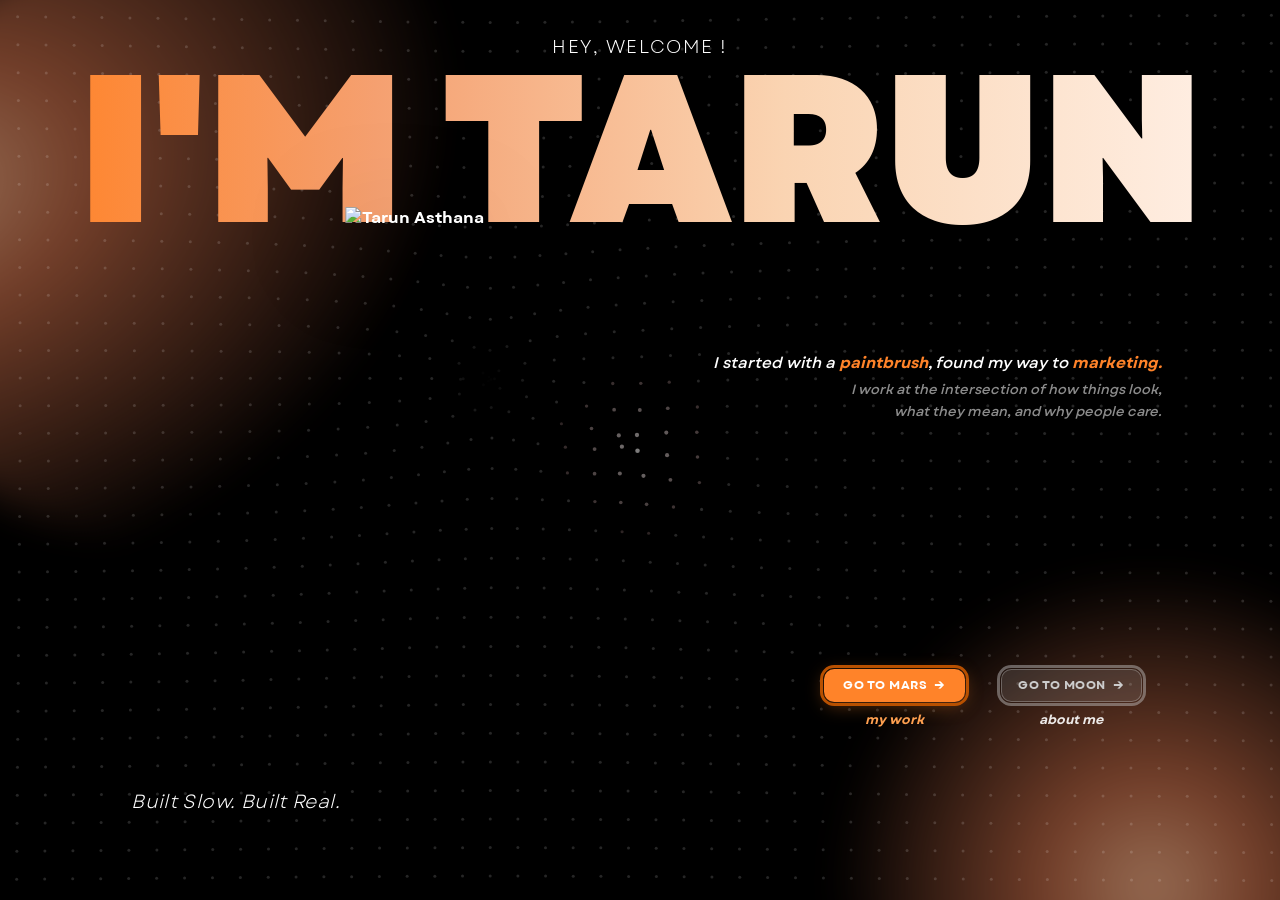
==== index.html @ 62f27d7c "Mars: project window grid layout, phase-grouped actions, real project data - Project window: STAR-fo" ====
<!DOCTYPE html>
<html lang="en">
<head>
  <meta charset="UTF-8" />
  <meta name="viewport" content="width=device-width, initial-scale=1.0" />
  <title>Tarun Asthana</title>
  <style>
    @font-face {
      font-family: 'Garet';
      src: url('assets/Garet-Font/Garet%20Heavy.ttf') format('truetype');
      font-weight: 900;
    }
    @font-face {
      font-family: 'Garet';
      src: url('assets/Garet-Font/Garet%20Bold.ttf') format('truetype');
      font-weight: 700;
    }
    @font-face {
      font-family: 'Garet';
      src: url('assets/Garet-Font/Garet%20Medium.ttf') format('truetype');
      font-weight: 500;
    }
    @font-face {
      font-family: 'Garet';
      src: url('assets/Garet-Font/Garet%20Book.ttf') format('truetype');
      font-weight: 400;
    }
    @font-face {
      font-family: 'Garet';
      src: url('assets/Garet-Font/Garet%20Light.ttf') format('truetype');
      font-weight: 300;
    }
  </style>
  <style>
    *, *::before, *::after { box-sizing: border-box; margin: 0; padding: 0; }

    html, body {
      width: 100%;
      min-height: 100vh;
      background: #000;
      color: #fff;
      font-family: 'Garet', sans-serif;
      font-weight: 700;
      overflow-x: hidden;
    }

    /* ── HERO ── */
    .hero {
      position: relative;
      width: 100vw;
      height: 100vh;
      display: flex;
      flex-direction: column;
      align-items: center;
      justify-content: flex-start;
      padding-top: 4vh;
      gap: 0.1em;
      z-index: 1;
    }

    .welcome {
      font-size: 1.4vw;
      font-weight: 400;
      letter-spacing: 0.08em;
      text-transform: uppercase;
      color: #ffffff;
    }

    .main-title {
      font-size: 15vw; /* overridden by fitTitle() JS */
      font-weight: 800;
      line-height: 1;
      letter-spacing: -0.01em;
      white-space: nowrap;
      padding: 0 3vw;
      margin-top: -0.05em;
      background: linear-gradient(to right, #FF8329 0%, #F5A070 28%, #FAD4B2 62%, #FFF0E6 100%);
      -webkit-background-clip: text;
      -webkit-text-fill-color: transparent;
      background-clip: text;
      position: relative;
    }

    /* Light source 1 — upper left, angled beam */
    .light-left {
      position: fixed;
      top: -10%;
      left: -12%;
      width: 55vw;
      height: 70vh;
      background: radial-gradient(ellipse at 15% 30%, #e8a882 0%, #b06040 20%, transparent 65%);
      opacity: 0.65;
      pointer-events: none;
      border-radius: 50%;
      transform: rotate(-20deg);
      animation: glow-left 6s ease-in-out infinite;
      filter: blur(18px);
    }

    /* Light source 2 — lower right, rounder glow */
    .light-right {
      position: fixed;
      bottom: -15%;
      right: -8%;
      width: 45vw;
      height: 55vh;
      background: radial-gradient(ellipse at 60% 70%, #e8a882 0%, #b06040 22%, transparent 65%);
      opacity: 0.65;
      pointer-events: none;
      border-radius: 50%;
      animation: glow-right 7s ease-in-out infinite;
      filter: blur(22px);
    }

    .bio {
      position: absolute;
      right: calc(3vw + 80px);
      top: calc(38% + 10px);
      text-align: right;
      max-width: 44vw;
    }

    .bio-line1 {
      font-size: 1.2vw;
      font-weight: 500;
      font-style: italic;
      color: #fff;
      line-height: 1.5;
    }

    .bio-line2 {
      font-size: 1.05vw;
      font-weight: 500;
      font-style: italic;
      color: rgba(255, 255, 255, 0.55);
      line-height: 1.6;
      margin-top: 0.3em;
    }

    .accent {
      color: #FF8329;
      font-weight: 700;
    }

    .btn-group {
      position: fixed;
      bottom: calc(8vh + 100px);
      right: calc(3vw + 100px);
      display: flex;
      gap: calc(1rem + 20px);
      align-items: center;
      z-index: 10;
    }

    .btn-wrap {
      display: flex;
      flex-direction: column;
      align-items: center;
      gap: 0;
    }

    .btn {
      display: flex;
      align-items: center;
      justify-content: center;
      width: 11vw;
      height: 2.6vw;
      padding: 0;
      border-radius: 0.8vw;
      font-family: 'Garet', sans-serif;
      font-weight: 700;
      font-size: 0.95vw;
      letter-spacing: 0.04em;
      text-transform: uppercase;
      text-decoration: none;
      white-space: nowrap;
      cursor: pointer;
      box-sizing: border-box;
      transition: transform 0.18s, filter 0.18s;
    }

    .btn:hover  { transform: translateY(-2px); filter: brightness(1.1); }
    .btn:active { transform: translateY(0); }

    .btn-orange {
      background: #FF8329;
      color: #fff;
      box-shadow: 0 4px 18px rgba(255,131,41,0.35);
      outline: 0.25vw solid #B85000;
      outline-offset: 0.15vw;
    }

    .btn-grey {
      background: rgba(210,210,210,0.15);
      color: #ccc;
      border: 1.5px solid rgba(200,200,200,0.35);
      outline: 0.25vw solid rgba(200,200,200,0.45);
      outline-offset: 0.15vw;
    }

    .btn-label {
      font-size: 1vw;
      font-style: italic;
      font-weight: 700;
      margin-top: 10px;
    }

    .orange-label { color: #FFa050; }
    .grey-label   { color: rgba(255,255,255,0.9); }

    .avatar {
      position: absolute;
      top: 23vh;
      left: 38%;
      transform: translateX(-50%);
      width: 22vw;
      height: auto;
      z-index: 4;
      pointer-events: none;
      filter: drop-shadow(0 20px 50px rgba(0,0,0,0.7));
      animation: avatar-float 4s ease-in-out infinite;
      opacity: 1;
    }

    @keyframes avatar-float {
      0%   { transform: translateX(-50%) translateY(0px);    opacity: 1; }
      50%  { transform: translateX(-50%) translateY(-14px);  opacity: 1; }
      100% { transform: translateX(-50%) translateY(0px);    opacity: 1; }
    }

    @keyframes avatar-enter {
      from { opacity: 0; transform: translateX(-50%) translateY(30px); }
      to   { opacity: 1; transform: translateX(-50%) translateY(0px);  }
    }

    .tagline {
      position: fixed;
      bottom: calc(4vh + 50px);
      left: calc(4vw + 80px);
      font-size: calc(1.1vw + 5px);
      font-weight: 400;
      font-style: italic;
      color: #ffffff;
      letter-spacing: 0.02em;
      z-index: 10;
    }

    @keyframes glow-left {
      0%, 100% { opacity: 0.65; transform: rotate(-20deg) scale(1);   }
      50%       { opacity: 0.45; transform: rotate(-20deg) scale(1.08); }
    }

    @keyframes glow-right {
      0%, 100% { opacity: 0.65; transform: scale(1);    }
      50%       { opacity: 0.45; transform: scale(1.1); }
    }

    .main-title::after {
      content: attr(data-text);
      position: absolute;
      inset: 0;
      padding: inherit;
      background: linear-gradient(
        100deg,
        transparent 0%,
        transparent 20%,
        rgba(255,255,255,0.85) 40%,
        transparent 55%,
        transparent 100%
      );
      background-size: 300% 100%;
      -webkit-background-clip: text;
      background-clip: text;
      -webkit-text-fill-color: transparent;
      animation: title-shimmer 3s ease-in-out 1 forwards;
    }

    @keyframes title-shimmer {
      0%   { background-position: 150% 0; }
      100% { background-position: -50% 0; }
    }

  </style>
</head>
<body>

<div class="light-left"></div>
  <div class="light-right"></div>

  <div class="hero">
    <p class="welcome" id="welcome-text">Hey, Welcome !</p>
    <h1 class="main-title" data-text="I'M TARUN">I'M TARUN</h1>
    <img class="avatar" src="assets/Untitled design.png" alt="Tarun Asthana" />

    <div class="bio">
      <p class="bio-line1">I started with a <span class="accent">paintbrush</span>, found my way to <span class="accent">marketing.</span></p>
      <p class="bio-line2">I work at the intersection of how things look,<br>what they mean, and why people care.</p>
    </div>
  </div>

  <div class="btn-group">
    <div class="btn-wrap">
      <a href="mars.html" class="btn btn-orange">GO TO MARS &nbsp;→</a>
      <span class="btn-label orange-label">my work</span>
    </div>
    <div class="btn-wrap">
      <a href="#" class="btn btn-grey">GO TO MOON &nbsp;→</a>
      <span class="btn-label grey-label">about me</span>
    </div>
  </div>

  <p class="tagline">Built Slow. Built Real.</p>

  <canvas id="dot-canvas" style="position:fixed;inset:0;pointer-events:none;z-index:0;"></canvas>

  <script>
    (function () {
      const canvas = document.getElementById('dot-canvas');
      const ctx    = canvas.getContext('2d');
      const SPACING = 28;
      const DOT_R   = 1.5;

      let mx = window.innerWidth / 2, my = window.innerHeight / 2;
      let avOffX = 0, avOffY = 0;

      function updatePointer(x, y) {
        mx = x; my = y;
        const cx = window.innerWidth / 2, cy = window.innerHeight / 2;
        avOffX = ((x - cx) / cx) * 12;
        avOffY = ((y - cy) / cy) * 8;
      }

      window.addEventListener('mousemove', (e) => updatePointer(e.clientX, e.clientY));

      window.addEventListener('touchmove', (e) => {
        const t = e.touches[0];
        updatePointer(t.clientX, t.clientY);
      }, { passive: true });

      window.addEventListener('touchend', () => {
        mx = window.innerWidth / 2;
        my = window.innerHeight / 2;
        avOffX = 0; avOffY = 0;
      }, { passive: true });

      function resize() {
        canvas.width  = window.innerWidth;
        canvas.height = window.innerHeight;
      }
      window.addEventListener('resize', resize);
      resize();

      // Gravitational pull: displaces dot toward source, falls off with distance
      function warp(dotX, dotY, srcX, srcY, strength, radius) {
        const dx = dotX - srcX, dy = dotY - srcY;
        const dist = Math.sqrt(dx * dx + dy * dy) || 1;
        const pull = strength / (1 + Math.pow(dist / radius, 1.5));
        return { x: -(dx / dist) * pull, y: -(dy / dist) * pull };
      }

      function draw() {
        ctx.clearRect(0, 0, canvas.width, canvas.height);
        const W = canvas.width, H = canvas.height;

        // Avatar gravitational center (matches CSS position + parallax offset)
        const avX = W * 0.38 + avOffX;
        const avY = H * 0.42 + avOffY;

        for (let gx = SPACING / 2; gx < W; gx += SPACING) {
          for (let gy = SPACING / 2; gy < H; gy += SPACING) {
            const a = warp(gx, gy, avX, avY, 32, 170); // avatar gravity
            const c = warp(gx, gy, mx,  my,  10, 85);  // cursor gravity

            const fx = gx + a.x + c.x;
            const fy = gy + a.y + c.y;

            // Dots very close to avatar center fade out (swallowed by the well)
            const dToAv    = Math.hypot(fx - avX, fy - avY);
            const fadeEdge = Math.min(1, dToAv / 55);

            // Brighten dots near cursor
            const dToCursor = Math.hypot(fx - mx, fy - my);
            const cursorGlow = Math.max(0, 1 - dToCursor / 90);

            ctx.globalAlpha = (0.15 + cursorGlow * 0.35) * fadeEdge;
            ctx.fillStyle   = cursorGlow > 0.05
              ? `rgba(255,${Math.round(200 + cursorGlow * 55)},${Math.round(200 + cursorGlow * 55)},1)`
              : '#ffffff';
            ctx.beginPath();
            ctx.arc(fx, fy, DOT_R + cursorGlow * 0.8, 0, Math.PI * 2);
            ctx.fill();
          }
        }

        requestAnimationFrame(draw);
      }

      requestAnimationFrame(draw);
    })();
  </script>

<style>
    .welcome .letter {
      display: inline-block;
      opacity: 0;
      transform: translateY(10px);
      transition: opacity 0.3s ease, transform 0.3s ease;
    }
    .welcome .letter.visible {
      opacity: 1;
      transform: translateY(0);
    }
  </style>

  <script>
    const el = document.getElementById('welcome-text');
    const text = el.innerText;
    const delay = 70; // ms per letter

    el.innerHTML = text.split('').map((ch) =>
      `<span class="letter">${ch === ' ' ? '&nbsp;' : ch}</span>`
    ).join('');

    const letters = el.querySelectorAll('.letter');

    function animateIn() {
      letters.forEach((l, i) =>
        setTimeout(() => l.classList.add('visible'), i * delay)
      );
    }

    function animateOut() {
      letters.forEach((l, i) =>
        setTimeout(() => l.classList.remove('visible'), i * delay)
      );
    }

    function cycle() {
      animateIn();
      const inDone = letters.length * delay + 1200;
      setTimeout(() => {
        animateOut();
        const outDone = letters.length * delay + 600;
        setTimeout(cycle, outDone);
      }, inDone);
    }

    cycle();

    // Fit headline to viewport — only touches font-size, nothing else
    const title = document.querySelector('.main-title');
    function fitTitle() {
      title.style.fontSize = '10px';
      const maxW = window.innerWidth * 0.94; // 3vw padding each side = 6% total
      let lo = 10, hi = 500, mid;
      while (lo < hi - 1) {
        mid = Math.floor((lo + hi) / 2);
        title.style.fontSize = mid + 'px';
        title.scrollWidth <= maxW ? lo = mid : hi = mid;
      }
      title.style.fontSize = lo + 'px';
    }
    fitTitle();
    window.addEventListener('resize', fitTitle);

    // Avatar: float + mouse parallax
    const avatar = document.querySelector('.avatar');
    avatar.style.animation = 'avatar-float 4s ease-in-out infinite';

    function applyParallax(clientX, clientY) {
      const cx = window.innerWidth / 2;
      const cy = window.innerHeight / 2;
      const px = ((clientX - cx) / cx) * 12;
      const py = ((clientY - cy) / cy) * 8;
      avatar.style.animation = 'none';
      avatar.style.transform = `translateX(calc(-50% + ${px}px)) translateY(${py}px)`;
    }

    function resetParallax() {
      avatar.style.animation = 'avatar-float 4s ease-in-out infinite';
      avatar.style.transform = 'translateX(-50%)';
    }

    document.addEventListener('mousemove', (e) => applyParallax(e.clientX, e.clientY));
    document.addEventListener('mouseleave', resetParallax);

    document.addEventListener('touchmove', (e) => {
      const t = e.touches[0];
      applyParallax(t.clientX, t.clientY);
    }, { passive: true });

    document.addEventListener('touchend', resetParallax, { passive: true });

  </script>
</body>
</html>
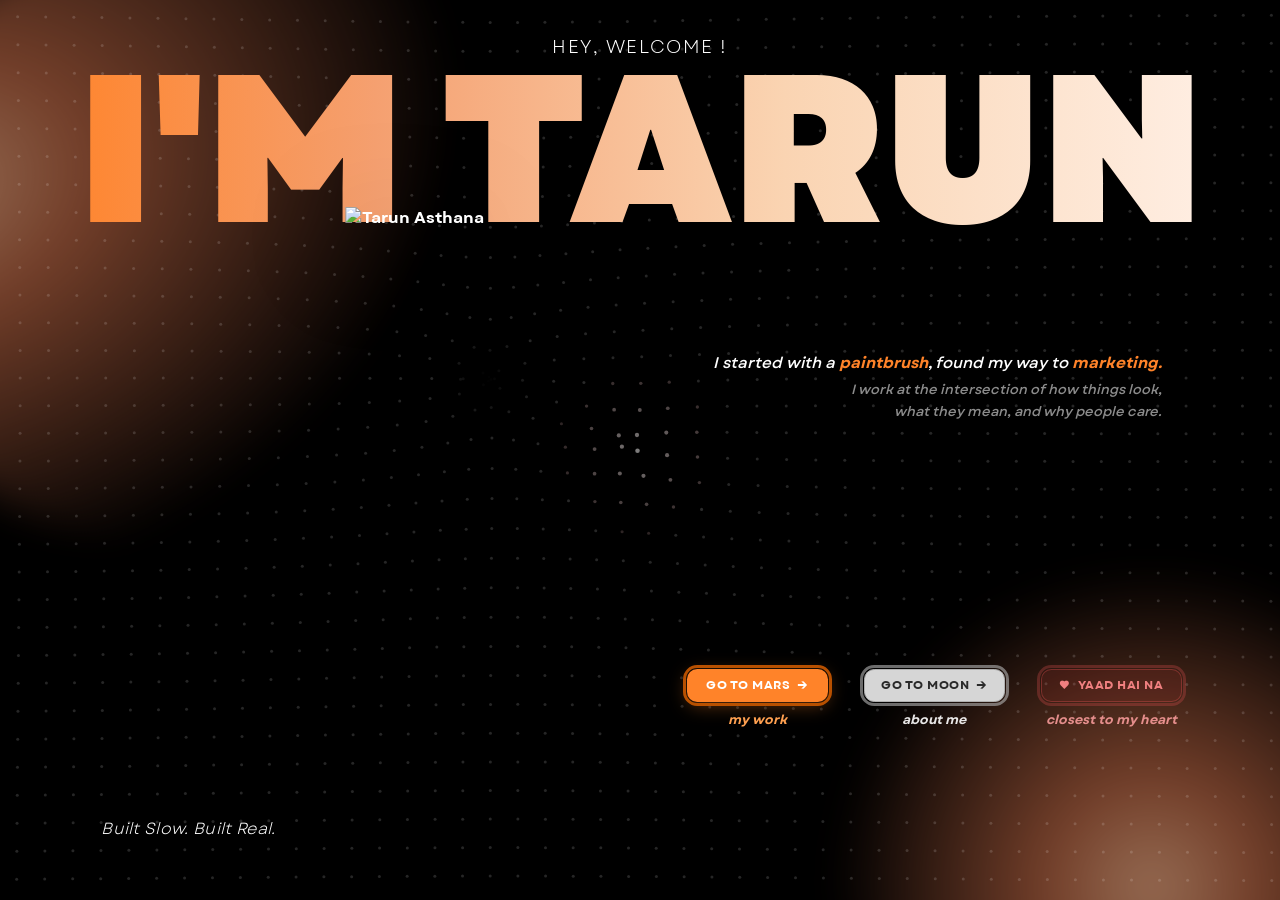
==== commit 7bce8728: "Add moon about-me page and update homepage buttons - moon.html: full about-me page with Babylon.js m" ====
--- a/index.html
+++ b/index.html
@@ -145,7 +145,7 @@
     .btn-group {
       position: fixed;
       bottom: calc(8vh + 100px);
-      right: calc(3vw + 100px);
+      right: calc(3vw + 60px);
       display: flex;
       gap: calc(1rem + 20px);
       align-items: center;
@@ -191,12 +191,21 @@
     }
 
     .btn-grey {
-      background: rgba(210,210,210,0.15);
-      color: #ccc;
-      border: 1.5px solid rgba(200,200,200,0.35);
-      outline: 0.25vw solid rgba(200,200,200,0.45);
+      background: #d6d6d6;
+      color: #2a2a2a;
+      border: 1.5px solid #b0b0b0;
+      outline: 0.25vw solid rgba(180,180,180,0.6);
       outline-offset: 0.15vw;
     }
+
+    .btn-heart {
+      background: rgba(220,60,60,0.12);
+      color: #f08080;
+      border: 1.5px solid rgba(220,80,80,0.35);
+      outline: 0.25vw solid rgba(220,80,80,0.3);
+      outline-offset: 0.15vw;
+    }
+    .heart-label { color: rgba(255,160,160,0.85); }
 
     .btn-label {
       font-size: 1vw;
@@ -235,9 +244,9 @@
 
     .tagline {
       position: fixed;
-      bottom: calc(4vh + 50px);
-      left: calc(4vw + 80px);
-      font-size: calc(1.1vw + 5px);
+      bottom: calc(4vh + 25px);
+      left: calc(4vw + 50px);
+      font-size: calc(0.95vw + 4px);
       font-weight: 400;
       font-style: italic;
       color: #ffffff;
@@ -304,8 +313,12 @@
       <span class="btn-label orange-label">my work</span>
     </div>
     <div class="btn-wrap">
-      <a href="#" class="btn btn-grey">GO TO MOON &nbsp;→</a>
+      <a href="moon.html" class="btn btn-grey">GO TO MOON &nbsp;→</a>
       <span class="btn-label grey-label">about me</span>
+    </div>
+    <div class="btn-wrap">
+      <a href="https://www.behance.net/gallery/228775949/Yaad-Hai-Na-Campaign" class="btn btn-heart" target="_blank">♥ &nbsp;YAAD HAI NA</a>
+      <span class="btn-label heart-label">closest to my heart</span>
     </div>
   </div>
 
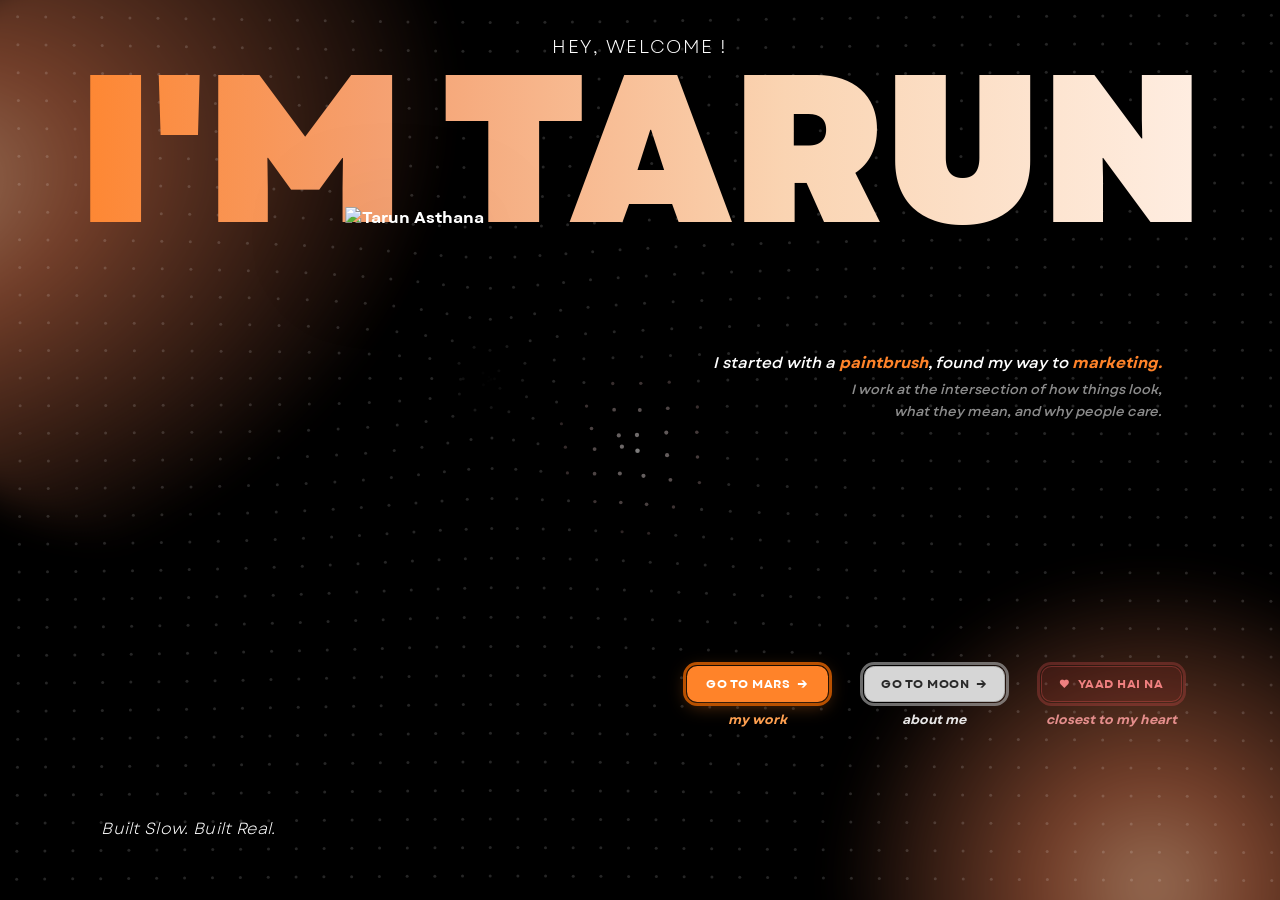
==== commit 290fccc5: "Make all three pages responsive on desktop window resize - Replace bare vw font sizes with clamp() a" ====
--- a/index.html
+++ b/index.html
@@ -59,7 +59,7 @@
     }
 
     .welcome {
-      font-size: 1.4vw;
+      font-size: clamp(0.72rem, 1.4vw, 1.15rem);
       font-weight: 400;
       letter-spacing: 0.08em;
       text-transform: uppercase;
@@ -121,7 +121,7 @@
     }
 
     .bio-line1 {
-      font-size: 1.2vw;
+      font-size: clamp(0.82rem, 1.2vw, 1.1rem);
       font-weight: 500;
       font-style: italic;
       color: #fff;
@@ -129,7 +129,7 @@
     }
 
     .bio-line2 {
-      font-size: 1.05vw;
+      font-size: clamp(0.75rem, 1.05vw, 0.98rem);
       font-weight: 500;
       font-style: italic;
       color: rgba(255, 255, 255, 0.55);
@@ -163,13 +163,13 @@
       display: flex;
       align-items: center;
       justify-content: center;
-      width: 11vw;
-      height: 2.6vw;
+      width: clamp(115px, 11vw, 170px);
+      height: clamp(36px, 2.6vw, 50px);
       padding: 0;
-      border-radius: 0.8vw;
+      border-radius: clamp(6px, 0.8vw, 13px);
       font-family: 'Garet', sans-serif;
       font-weight: 700;
-      font-size: 0.95vw;
+      font-size: clamp(0.68rem, 0.95vw, 1rem);
       letter-spacing: 0.04em;
       text-transform: uppercase;
       text-decoration: none;
@@ -208,7 +208,7 @@
     .heart-label { color: rgba(255,160,160,0.85); }
 
     .btn-label {
-      font-size: 1vw;
+      font-size: clamp(0.7rem, 1vw, 1rem);
       font-style: italic;
       font-weight: 700;
       margin-top: 10px;
@@ -246,7 +246,7 @@
       position: fixed;
       bottom: calc(4vh + 25px);
       left: calc(4vw + 50px);
-      font-size: calc(0.95vw + 4px);
+      font-size: clamp(0.72rem, calc(0.95vw + 4px), 1.1rem);
       font-weight: 400;
       font-style: italic;
       color: #ffffff;
@@ -289,6 +289,59 @@
       100% { background-position: -50% 0; }
     }
 
+    /* ── Mobile ── */
+    @media (max-width: 640px) {
+      .welcome { font-size: 3.8vw; }
+
+      .avatar {
+        width: 58vw;
+        max-height: 42vh;
+        object-fit: contain;
+        top: 12vh;
+        left: 50%;
+      }
+
+      .bio {
+        right: auto;
+        left: 50%;
+        transform: translateX(-50%);
+        top: auto;
+        bottom: 38vh;
+        text-align: center;
+        max-width: 88vw;
+        width: 88vw;
+      }
+      .bio-line1 { font-size: 4.2vw; }
+      .bio-line2 { font-size: 3.8vw; }
+
+      .btn-group {
+        right: auto;
+        left: 50%;
+        transform: translateX(-50%);
+        bottom: 7vh;
+        flex-direction: row;
+        flex-wrap: wrap;
+        justify-content: center;
+        gap: 8px;
+        width: 92vw;
+      }
+
+      .btn {
+        width: 42vw;
+        height: 11vw;
+        font-size: 3vw;
+        border-radius: 3vw;
+      }
+
+      .btn-label { font-size: 3vw; margin-top: 5px; }
+
+      .tagline {
+        font-size: 3.4vw;
+        left: 5vw;
+        bottom: 1.5vh;
+      }
+    }
+
   </style>
 </head>
 <body>
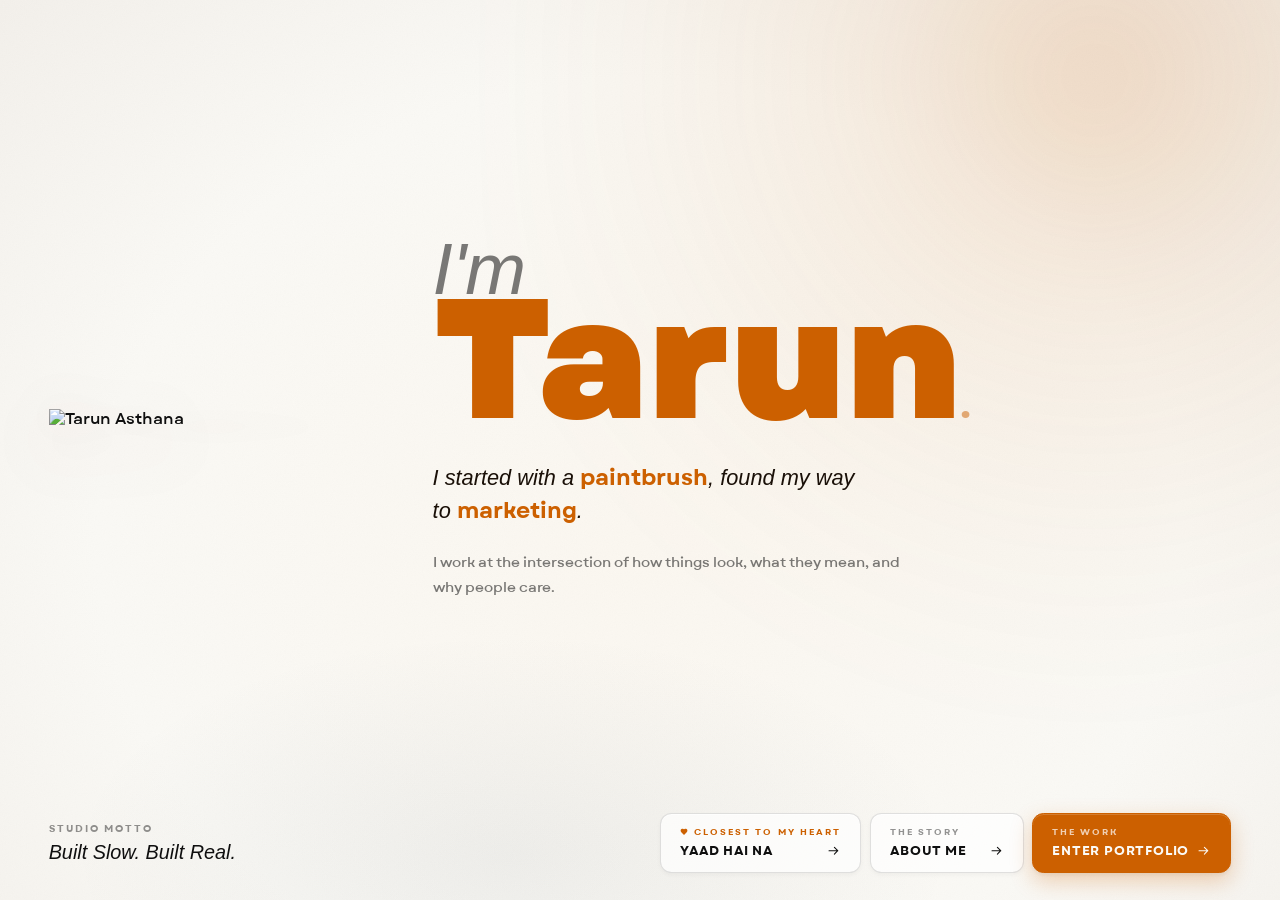
==== commit c77dbfd9: "UI polish: remove headers, add back buttons, fix card visibility on planet close - Remove slate-top " ====
--- a/index.html
+++ b/index.html
@@ -2,561 +2,504 @@
 <html lang="en">
 <head>
   <meta charset="UTF-8" />
-  <meta name="viewport" content="width=device-width, initial-scale=1.0" />
+  <meta name="viewport" content="width=device-width, initial-scale=1.0, viewport-fit=cover" />
   <title>Tarun Asthana</title>
+
   <style>
-    @font-face {
-      font-family: 'Garet';
-      src: url('assets/Garet-Font/Garet%20Heavy.ttf') format('truetype');
-      font-weight: 900;
-    }
-    @font-face {
-      font-family: 'Garet';
-      src: url('assets/Garet-Font/Garet%20Bold.ttf') format('truetype');
-      font-weight: 700;
-    }
-    @font-face {
-      font-family: 'Garet';
-      src: url('assets/Garet-Font/Garet%20Medium.ttf') format('truetype');
-      font-weight: 500;
-    }
-    @font-face {
-      font-family: 'Garet';
-      src: url('assets/Garet-Font/Garet%20Book.ttf') format('truetype');
-      font-weight: 400;
-    }
-    @font-face {
-      font-family: 'Garet';
-      src: url('assets/Garet-Font/Garet%20Light.ttf') format('truetype');
-      font-weight: 300;
-    }
-  </style>
-  <style>
+    /* ─── Garet — same paths your site already uses ─── */
+    @font-face { font-family:'Garet'; src:url('assets/Garet-Font/Garet%20Heavy.ttf')        format('truetype'); font-weight:900; font-style:normal; font-display:swap; }
+    @font-face { font-family:'Garet'; src:url('assets/Garet-Font/Garet%20ExtraBold.ttf')    format('truetype'); font-weight:800; font-style:normal; font-display:swap; }
+    @font-face { font-family:'Garet'; src:url('assets/Garet-Font/Garet%20Bold.ttf')         format('truetype'); font-weight:700; font-style:normal; font-display:swap; }
+    @font-face { font-family:'Garet'; src:url('assets/Garet-Font/Garet%20Medium.ttf')       format('truetype'); font-weight:500; font-style:normal; font-display:swap; }
+    @font-face { font-family:'Garet'; src:url('assets/Garet-Font/Garet%20MediumItalic.ttf') format('truetype'); font-weight:500; font-style:italic; font-display:swap; }
+    @font-face { font-family:'Garet'; src:url('assets/Garet-Font/Garet%20Book.ttf')         format('truetype'); font-weight:400; font-style:normal; font-display:swap; }
+    @font-face { font-family:'Garet'; src:url('assets/Garet-Font/Garet%20BookItalic.ttf')   format('truetype'); font-weight:400; font-style:italic; font-display:swap; }
+
+    /* ─── Tokens (60/30/10, pearl + terracotta + ink) ─── */
+    :root {
+      --pearl-warm: #FCF8F1;
+      --pearl:      #FBFAF6;
+      --pearl-deep: #F4F1EC;
+      --terracotta: #CC6000;
+      --terracotta-soft: rgba(204,96,0,0.5);
+      --ink: #0F0F0F;
+      --ink-warm: #1a1008;
+      --ink-muted: rgba(15,15,15,0.55);
+      --ink-soft:  rgba(15,15,15,0.45);
+      --rule-warm: rgba(15,15,15,0.18);
+      --warm-shadow: rgba(80,40,10,0.20);
+    }
+
     *, *::before, *::after { box-sizing: border-box; margin: 0; padding: 0; }
 
     html, body {
       width: 100%;
-      min-height: 100vh;
-      background: #000;
-      color: #fff;
+      height: 100%;
+      background: var(--pearl);
+      color: var(--ink);
       font-family: 'Garet', sans-serif;
+      font-weight: 500;
+      overflow: hidden;
+      -webkit-font-smoothing: antialiased;
+    }
+
+    /* ─── Stage: positioned full-bleed; warm/cool ambient washes
+           live underneath everything else ─── */
+    .stage {
+      position: fixed;
+      inset: 0;
+      background: radial-gradient(ellipse at 50% 60%,
+                  var(--pearl-warm) 0%,
+                  var(--pearl) 60%,
+                  var(--pearl-deep) 100%);
+      overflow: hidden;
+    }
+    .stage::before {
+      /* warm light, upper-right — single static source */
+      content: '';
+      position: absolute;
+      top: -30%; right: -10%;
+      width: 70%; height: 110%;
+      background: radial-gradient(circle at 65% 35%,
+                  rgba(204,96,0,0.18) 0%,
+                  rgba(204,96,0,0.07) 28%,
+                  rgba(204,96,0,0.02) 55%,
+                  transparent 75%);
+      filter: blur(40px);
+      pointer-events: none;
+    }
+    .stage::after {
+      /* cool ambient floor wash for balance */
+      content: '';
+      position: absolute;
+      bottom: -20%; left: 5%;
+      width: 70%; height: 50%;
+      background: radial-gradient(ellipse at center,
+                  rgba(40,60,80,0.06) 0%,
+                  transparent 70%);
+      pointer-events: none;
+    }
+
+    /* Paper grain — fixed SVG turbulence over the stage */
+    .grain {
+      position: fixed; inset: 0;
+      pointer-events: none;
+      opacity: 0.05;
+      mix-blend-mode: multiply;
+      z-index: 1;
+      background-image: url("data:image/svg+xml;utf8,<svg xmlns='http://www.w3.org/2000/svg' width='180' height='180'><filter id='n'><feTurbulence type='fractalNoise' baseFrequency='0.9' numOctaves='2' seed='4'/><feColorMatrix values='0 0 0 0 0  0 0 0 0 0  0 0 0 0 0  0 0 0 0.55 0'/></filter><rect width='100%' height='100%' filter='url(%23n)' opacity='0.5'/></svg>");
+    }
+
+    /* ─── Top slate row ─── */
+    .slate-top {
+      position: fixed;
+      top: clamp(20px, 3vh, 40px);
+      left: clamp(20px, 3.8vw, 56px);
+      right: clamp(20px, 3.8vw, 56px);
+      display: flex;
+      justify-content: space-between;
+      align-items: center;
+      font-size: clamp(9px, 0.78vw, 11px);
+      letter-spacing: 0.2em;
+      text-transform: uppercase;
       font-weight: 700;
-      overflow-x: hidden;
-    }
-
-    /* ── HERO ── */
-    .hero {
+      color: var(--ink-muted);
+      z-index: 4;
+    }
+    .slate-left { display: flex; align-items: center; gap: clamp(8px, 1vw, 14px); }
+    .slate-right { display: flex; gap: clamp(12px, 2vw, 28px); }
+    .slate-dot { color: var(--terracotta); }
+    .slate-divider {
+      display: inline-block;
+      width: 28px; height: 1px;
+      background: rgba(15,15,15,0.25);
+    }
+    .slate-name { color: var(--ink); }
+    @media (max-width: 640px) {
+      .slate-right .hide-mob { display: none; }
+      .slate-divider, .slate-left .hide-mob { display: none; }
+    }
+
+    /* ─── Centerpiece: avatar + name ─── */
+    .center {
+      position: absolute;
+      inset: 0;
+      padding: clamp(80px, 11vh, 120px) clamp(20px, 3.8vw, 56px) clamp(160px, 18vh, 200px);
+      display: flex;
+      align-items: center;
+      gap: clamp(20px, 4vw, 56px);
+      z-index: 2;
+    }
+    .avatar-col {
       position: relative;
-      width: 100vw;
-      height: 100vh;
+      width: clamp(200px, 26vw, 380px);
+      flex-shrink: 0;
+      display: flex;
+      align-items: center;
+      justify-content: center;
+    }
+    .avatar-shadow {
+      position: absolute;
+      bottom: 7%;
+      width: 75%;
+      height: 6%;
+      background: radial-gradient(ellipse at center,
+                  var(--warm-shadow) 0%,
+                  rgba(80,40,10,0) 70%);
+      filter: blur(10px);
+      pointer-events: none;
+    }
+    .avatar {
+      position: relative;
+      width: 100%;
+      height: auto;
+      pointer-events: none;
+      filter: drop-shadow(0 22px 32px var(--warm-shadow))
+              drop-shadow(0 0 24px rgba(204,96,0,0.10));
+      animation: avatar-float 4s ease-in-out infinite;
+      will-change: transform;
+    }
+    @keyframes avatar-float {
+      0%, 100% { transform: translateY(0); }
+      50%      { transform: translateY(-10px); }
+    }
+
+    .name-col {
+      flex: 1;
+      min-width: 0;
       display: flex;
       flex-direction: column;
+      gap: clamp(16px, 2.6vh, 28px);
+    }
+    .eyebrow {
+      display: flex;
       align-items: center;
-      justify-content: flex-start;
-      padding-top: 4vh;
-      gap: 0.1em;
-      z-index: 1;
-    }
-
-    .welcome {
-      font-size: clamp(0.72rem, 1.4vw, 1.15rem);
-      font-weight: 400;
-      letter-spacing: 0.08em;
+      gap: clamp(10px, 1vw, 14px);
+      font-size: clamp(10px, 0.92vw, 13px);
+      letter-spacing: 0.2em;
       text-transform: uppercase;
-      color: #ffffff;
-    }
-
-    .main-title {
-      font-size: 15vw; /* overridden by fitTitle() JS */
-      font-weight: 800;
-      line-height: 1;
-      letter-spacing: -0.01em;
-      white-space: nowrap;
-      padding: 0 3vw;
-      margin-top: -0.05em;
-      background: linear-gradient(to right, #FF8329 0%, #F5A070 28%, #FAD4B2 62%, #FFF0E6 100%);
-      -webkit-background-clip: text;
-      -webkit-text-fill-color: transparent;
-      background-clip: text;
-      position: relative;
-    }
-
-    /* Light source 1 — upper left, angled beam */
-    .light-left {
-      position: fixed;
-      top: -10%;
-      left: -12%;
-      width: 55vw;
-      height: 70vh;
-      background: radial-gradient(ellipse at 15% 30%, #e8a882 0%, #b06040 20%, transparent 65%);
-      opacity: 0.65;
-      pointer-events: none;
-      border-radius: 50%;
-      transform: rotate(-20deg);
-      animation: glow-left 6s ease-in-out infinite;
-      filter: blur(18px);
-    }
-
-    /* Light source 2 — lower right, rounder glow */
-    .light-right {
-      position: fixed;
-      bottom: -15%;
-      right: -8%;
-      width: 45vw;
-      height: 55vh;
-      background: radial-gradient(ellipse at 60% 70%, #e8a882 0%, #b06040 22%, transparent 65%);
-      opacity: 0.65;
-      pointer-events: none;
-      border-radius: 50%;
-      animation: glow-right 7s ease-in-out infinite;
-      filter: blur(22px);
-    }
-
-    .bio {
-      position: absolute;
-      right: calc(3vw + 80px);
-      top: calc(38% + 10px);
-      text-align: right;
-      max-width: 44vw;
-    }
-
-    .bio-line1 {
-      font-size: clamp(0.82rem, 1.2vw, 1.1rem);
+      font-weight: 700;
+      color: var(--ink-soft);
+    }
+    .eyebrow-rule {
+      display: inline-block;
+      width: clamp(22px, 2.8vw, 40px);
+      height: 1.5px;
+      background: var(--terracotta);
+    }
+    .name {
+      margin: 0;
+      font-weight: 900;
+      letter-spacing: -0.04em;
+      line-height: 0.88;
+      color: var(--ink);
+    }
+    .name-im {
+      display: block;
       font-weight: 500;
       font-style: italic;
-      color: #fff;
+      color: rgba(15,15,15,0.55);
+      font-size: clamp(34px, 5.7vw, 82px);
+      letter-spacing: -0.01em;
+      margin-bottom: clamp(-12px, -1vw, -6px);
+    }
+    .name-tarun {
+      font-size: clamp(88px, 13.3vw, 192px);
+      color: var(--terracotta);
+    }
+    .name-dot { color: var(--terracotta-soft); }
+
+    .bio-italic {
+      margin: 0;
+      font-style: italic;
+      font-weight: 500;
+      color: var(--ink-warm);
+      font-size: clamp(15px, 1.7vw, 24px);
       line-height: 1.5;
-    }
-
-    .bio-line2 {
-      font-size: clamp(0.75rem, 1.05vw, 0.98rem);
+      max-width: 540px;
+      text-wrap: pretty;
+    }
+    .bio-accent {
+      color: var(--terracotta);
+      font-weight: 700;
+      font-style: normal;
+    }
+    .bio-sub {
+      margin: 0;
       font-weight: 500;
+      color: var(--ink-muted);
+      font-size: clamp(13px, 1.1vw, 16px);
+      line-height: 1.75;
+      max-width: 480px;
+      text-wrap: pretty;
+    }
+
+    /* ─── Slate footer ─── */
+    .slate-bottom {
+      position: fixed;
+      bottom: clamp(20px, 3vh, 40px);
+      left: clamp(20px, 3.8vw, 56px);
+      right: clamp(20px, 3.8vw, 56px);
+      display: flex;
+      justify-content: space-between;
+      align-items: center;
+      gap: clamp(20px, 4vw, 56px);
+      z-index: 4;
+    }
+    .motto-label {
+      font-size: clamp(9px, 0.78vw, 11px);
+      letter-spacing: 0.2em;
+      text-transform: uppercase;
+      font-weight: 700;
+      color: var(--ink-soft);
+      margin-bottom: 6px;
+    }
+    .motto-line {
+      font-size: clamp(16px, 1.55vw, 22px);
       font-style: italic;
-      color: rgba(255, 255, 255, 0.55);
-      line-height: 1.6;
-      margin-top: 0.3em;
-    }
-
-    .accent {
-      color: #FF8329;
+      font-weight: 500;
+      color: var(--ink);
+    }
+
+    /* ─── Paper-card CTAs ─── */
+    .ctas {
+      display: flex;
+      align-items: stretch;
+      gap: clamp(6px, 0.7vw, 10px);
+    }
+    .cta {
+      display: flex;
+      flex-direction: column;
+      gap: 4px;
+      padding: clamp(10px, 0.9vw, 12px) clamp(16px, 1.5vw, 22px) clamp(12px, 1vw, 14px);
+      min-width: clamp(120px, 12vw, 172px);
+      border-radius: clamp(10px, 0.9vw, 12px);
+      text-decoration: none;
+      transition: transform 0.18s ease, box-shadow 0.22s ease, background 0.22s ease;
+      will-change: transform;
+    }
+    .cta-paper {
+      background: rgba(255,255,255,0.7);
+      border: 1px solid rgba(15,15,15,0.12);
+      color: var(--ink);
+      box-shadow: 0 1px 0 rgba(255,255,255,0.6) inset,
+                  0 2px 4px rgba(0,0,0,0.04);
+    }
+    .cta-paper:hover {
+      background: rgba(255,255,255,0.95);
+      transform: translateY(-2px);
+      box-shadow: 0 1px 0 rgba(255,255,255,0.6) inset,
+                  0 8px 18px rgba(80,40,10,0.10),
+                  0 2px 4px rgba(0,0,0,0.04);
+    }
+    .cta-primary {
+      background: var(--terracotta);
+      border: 1px solid var(--terracotta);
+      color: var(--pearl);
+      box-shadow: 0 1px 0 rgba(255,255,255,0.18) inset,
+                  0 8px 22px rgba(204,96,0,0.28),
+                  0 2px 4px rgba(0,0,0,0.06);
+    }
+    .cta-primary:hover {
+      transform: translateY(-2px);
+      filter: brightness(1.07);
+      box-shadow: 0 1px 0 rgba(255,255,255,0.18) inset,
+                  0 12px 28px rgba(204,96,0,0.36),
+                  0 2px 4px rgba(0,0,0,0.06);
+    }
+    .cta-eyebrow {
+      font-size: clamp(9px, 0.72vw, 10px);
+      letter-spacing: 0.22em;
+      text-transform: uppercase;
       font-weight: 700;
-    }
-
-    .btn-group {
-      position: fixed;
-      bottom: calc(8vh + 100px);
-      right: calc(3vw + 60px);
-      display: flex;
-      gap: calc(1rem + 20px);
+      color: rgba(15,15,15,0.45);
+    }
+    .cta-paper.cta-heart .cta-eyebrow { color: var(--terracotta); }
+    .cta-primary .cta-eyebrow { color: rgba(255,255,255,0.7); }
+    .cta-label {
+      font-size: clamp(13px, 1.05vw, 14px);
+      letter-spacing: 0.06em;
+      text-transform: uppercase;
+      font-weight: 700;
+      display: flex;
       align-items: center;
-      z-index: 10;
-    }
-
-    .btn-wrap {
-      display: flex;
-      flex-direction: column;
-      align-items: center;
-      gap: 0;
-    }
-
-    .btn {
-      display: flex;
-      align-items: center;
-      justify-content: center;
-      width: clamp(115px, 11vw, 170px);
-      height: clamp(36px, 2.6vw, 50px);
-      padding: 0;
-      border-radius: clamp(6px, 0.8vw, 13px);
-      font-family: 'Garet', sans-serif;
-      font-weight: 700;
-      font-size: clamp(0.68rem, 0.95vw, 1rem);
-      letter-spacing: 0.04em;
-      text-transform: uppercase;
-      text-decoration: none;
-      white-space: nowrap;
-      cursor: pointer;
-      box-sizing: border-box;
-      transition: transform 0.18s, filter 0.18s;
-    }
-
-    .btn:hover  { transform: translateY(-2px); filter: brightness(1.1); }
-    .btn:active { transform: translateY(0); }
-
-    .btn-orange {
-      background: #FF8329;
-      color: #fff;
-      box-shadow: 0 4px 18px rgba(255,131,41,0.35);
-      outline: 0.25vw solid #B85000;
-      outline-offset: 0.15vw;
-    }
-
-    .btn-grey {
-      background: #d6d6d6;
-      color: #2a2a2a;
-      border: 1.5px solid #b0b0b0;
-      outline: 0.25vw solid rgba(180,180,180,0.6);
-      outline-offset: 0.15vw;
-    }
-
-    .btn-heart {
-      background: rgba(220,60,60,0.12);
-      color: #f08080;
-      border: 1.5px solid rgba(220,80,80,0.35);
-      outline: 0.25vw solid rgba(220,80,80,0.3);
-      outline-offset: 0.15vw;
-    }
-    .heart-label { color: rgba(255,160,160,0.85); }
-
-    .btn-label {
-      font-size: clamp(0.7rem, 1vw, 1rem);
-      font-style: italic;
-      font-weight: 700;
-      margin-top: 10px;
-    }
-
-    .orange-label { color: #FFa050; }
-    .grey-label   { color: rgba(255,255,255,0.9); }
-
-    .avatar {
-      position: absolute;
-      top: 23vh;
-      left: 38%;
-      transform: translateX(-50%);
-      width: 22vw;
-      height: auto;
-      z-index: 4;
-      pointer-events: none;
-      filter: drop-shadow(0 20px 50px rgba(0,0,0,0.7));
-      animation: avatar-float 4s ease-in-out infinite;
-      opacity: 1;
-    }
-
-    @keyframes avatar-float {
-      0%   { transform: translateX(-50%) translateY(0px);    opacity: 1; }
-      50%  { transform: translateX(-50%) translateY(-14px);  opacity: 1; }
-      100% { transform: translateX(-50%) translateY(0px);    opacity: 1; }
-    }
-
-    @keyframes avatar-enter {
-      from { opacity: 0; transform: translateX(-50%) translateY(30px); }
-      to   { opacity: 1; transform: translateX(-50%) translateY(0px);  }
-    }
-
-    .tagline {
-      position: fixed;
-      bottom: calc(4vh + 25px);
-      left: calc(4vw + 50px);
-      font-size: clamp(0.72rem, calc(0.95vw + 4px), 1.1rem);
-      font-weight: 400;
-      font-style: italic;
-      color: #ffffff;
-      letter-spacing: 0.02em;
-      z-index: 10;
-    }
-
-    @keyframes glow-left {
-      0%, 100% { opacity: 0.65; transform: rotate(-20deg) scale(1);   }
-      50%       { opacity: 0.45; transform: rotate(-20deg) scale(1.08); }
-    }
-
-    @keyframes glow-right {
-      0%, 100% { opacity: 0.65; transform: scale(1);    }
-      50%       { opacity: 0.45; transform: scale(1.1); }
-    }
-
-    .main-title::after {
-      content: attr(data-text);
-      position: absolute;
-      inset: 0;
-      padding: inherit;
-      background: linear-gradient(
-        100deg,
-        transparent 0%,
-        transparent 20%,
-        rgba(255,255,255,0.85) 40%,
-        transparent 55%,
-        transparent 100%
-      );
-      background-size: 300% 100%;
-      -webkit-background-clip: text;
-      background-clip: text;
-      -webkit-text-fill-color: transparent;
-      animation: title-shimmer 3s ease-in-out 1 forwards;
-    }
-
-    @keyframes title-shimmer {
-      0%   { background-position: 150% 0; }
-      100% { background-position: -50% 0; }
-    }
-
-    /* ── Mobile ── */
-    @media (max-width: 640px) {
-      .welcome { font-size: 3.8vw; }
-
-      .avatar {
-        width: 58vw;
-        max-height: 42vh;
-        object-fit: contain;
-        top: 12vh;
-        left: 50%;
+      justify-content: space-between;
+      gap: 8px;
+    }
+    .cta-arrow {
+      width: 1em; height: 1em; flex-shrink: 0;
+      transition: transform 0.22s ease;
+    }
+    .cta:hover .cta-arrow { transform: translateX(3px); }
+
+    /* ─── Mobile layout ─── */
+    @media (max-width: 720px) {
+      .center {
+        flex-direction: column;
+        align-items: stretch;
+        padding: clamp(60px, 9vh, 90px) 20px clamp(220px, 36vh, 320px);
+        gap: 0;
+        justify-content: flex-start;
       }
-
-      .bio {
-        right: auto;
-        left: 50%;
-        transform: translateX(-50%);
-        top: auto;
-        bottom: 38vh;
+      .avatar-col {
+        width: clamp(170px, 56vw, 240px);
+        align-self: center;
+        margin-bottom: clamp(16px, 4vh, 28px);
+      }
+      .avatar { animation: avatar-float 4s ease-in-out infinite; }
+      .name-col { gap: 14px; align-items: stretch; }
+      .name { line-height: 0.9; }
+      .name-im { font-size: clamp(28px, 9vw, 40px); margin-bottom: -4px; }
+      .name-tarun { font-size: clamp(76px, 22vw, 110px); }
+      .bio-italic { font-size: clamp(15px, 4vw, 17px); }
+      .bio-sub   { display: none; }
+
+      .slate-bottom {
+        flex-direction: column;
+        align-items: stretch;
+        gap: 10px;
+      }
+      .slate-bottom .motto { display: none; }
+      .ctas {
+        flex-direction: column;
+        align-items: stretch;
+        gap: 8px;
+        width: 100%;
+      }
+      .cta { min-width: 0; }
+      .cta-mobile-motto {
+        display: block;
         text-align: center;
-        max-width: 88vw;
-        width: 88vw;
+        font-size: 13px;
+        font-style: italic;
+        font-weight: 500;
+        color: var(--ink-muted);
+        padding-top: 6px;
       }
-      .bio-line1 { font-size: 4.2vw; }
-      .bio-line2 { font-size: 3.8vw; }
-
-      .btn-group {
-        right: auto;
-        left: 50%;
-        transform: translateX(-50%);
-        bottom: 7vh;
-        flex-direction: row;
-        flex-wrap: wrap;
-        justify-content: center;
-        gap: 8px;
-        width: 92vw;
-      }
-
-      .btn {
-        width: 42vw;
-        height: 11vw;
-        font-size: 3vw;
-        border-radius: 3vw;
-      }
-
-      .btn-label { font-size: 3vw; margin-top: 5px; }
-
-      .tagline {
-        font-size: 3.4vw;
-        left: 5vw;
-        bottom: 1.5vh;
-      }
-    }
-
+    }
+    @media (min-width: 721px) {
+      .cta-mobile-motto { display: none; }
+    }
+
+    /* Respect reduced motion */
+    @media (prefers-reduced-motion: reduce) {
+      .avatar { animation: none; }
+      * { transition: none !important; }
+    }
+
+    /* Focus rings — accessible & on-brand */
+    a:focus-visible {
+      outline: 2px solid var(--terracotta);
+      outline-offset: 4px;
+      border-radius: 4px;
+    }
+    .cta:focus-visible { outline-offset: 3px; }
   </style>
 </head>
 <body>
 
-<div class="light-left"></div>
-  <div class="light-right"></div>
-
-  <div class="hero">
-    <p class="welcome" id="welcome-text">Hey, Welcome !</p>
-    <h1 class="main-title" data-text="I'M TARUN">I'M TARUN</h1>
-    <img class="avatar" src="assets/Untitled design.png" alt="Tarun Asthana" />
-
-    <div class="bio">
-      <p class="bio-line1">I started with a <span class="accent">paintbrush</span>, found my way to <span class="accent">marketing.</span></p>
-      <p class="bio-line2">I work at the intersection of how things look,<br>what they mean, and why people care.</p>
+  <div class="stage" aria-hidden="true"></div>
+  <div class="grain" aria-hidden="true"></div>
+
+
+  <main class="center">
+    <div class="avatar-col">
+      <div class="avatar-shadow"></div>
+      <img class="avatar" src="assets/Untitled design.png" alt="Tarun Asthana" />
     </div>
-  </div>
-
-  <div class="btn-group">
-    <div class="btn-wrap">
-      <a href="mars.html" class="btn btn-orange">GO TO MARS &nbsp;→</a>
-      <span class="btn-label orange-label">my work</span>
+    <div class="name-col">
+
+      <h1 class="name">
+        <span class="name-im">I'm</span>
+        <span class="name-tarun">Tarun</span><span class="name-dot">.</span>
+      </h1>
+      <p class="bio-italic">
+        I started with a <span class="bio-accent">paintbrush</span>, found my way to <span class="bio-accent">marketing</span>.
+      </p>
+      <p class="bio-sub">
+        I work at the intersection of how things look, what they mean, and why people care.
+      </p>
     </div>
-    <div class="btn-wrap">
-      <a href="moon.html" class="btn btn-grey">GO TO MOON &nbsp;→</a>
-      <span class="btn-label grey-label">about me</span>
+  </main>
+
+  <footer class="slate-bottom">
+    <div class="motto">
+      <div class="motto-label">Studio motto</div>
+      <div class="motto-line">Built Slow. Built Real.</div>
     </div>
-    <div class="btn-wrap">
-      <a href="https://www.behance.net/gallery/228775949/Yaad-Hai-Na-Campaign" class="btn btn-heart" target="_blank">♥ &nbsp;YAAD HAI NA</a>
-      <span class="btn-label heart-label">closest to my heart</span>
-    </div>
-  </div>
-
-  <p class="tagline">Built Slow. Built Real.</p>
-
-  <canvas id="dot-canvas" style="position:fixed;inset:0;pointer-events:none;z-index:0;"></canvas>
+    <nav class="ctas" aria-label="Portfolio sections">
+      <a href="https://www.behance.net/gallery/228775949/Yaad-Hai-Na-Campaign"
+         class="cta cta-paper cta-heart"
+         target="_blank" rel="noopener">
+        <span class="cta-eyebrow">♥ Closest to my heart</span>
+        <span class="cta-label">
+          Yaad Hai Na
+          <svg class="cta-arrow" viewBox="0 0 20 20" fill="none" aria-hidden="true">
+            <path d="M3 10h13M11 5l5 5-5 5" stroke="currentColor" stroke-width="1.6" stroke-linecap="round" stroke-linejoin="round"/>
+          </svg>
+        </span>
+      </a>
+      <a href="moon.html" class="cta cta-paper">
+        <span class="cta-eyebrow">The story</span>
+        <span class="cta-label">
+          About me
+          <svg class="cta-arrow" viewBox="0 0 20 20" fill="none" aria-hidden="true">
+            <path d="M3 10h13M11 5l5 5-5 5" stroke="currentColor" stroke-width="1.6" stroke-linecap="round" stroke-linejoin="round"/>
+          </svg>
+        </span>
+      </a>
+      <a href="mars.html" class="cta cta-primary">
+        <span class="cta-eyebrow">The work</span>
+        <span class="cta-label">
+          Enter portfolio
+          <svg class="cta-arrow" viewBox="0 0 20 20" fill="none" aria-hidden="true">
+            <path d="M3 10h13M11 5l5 5-5 5" stroke="currentColor" stroke-width="1.6" stroke-linecap="round" stroke-linejoin="round"/>
+          </svg>
+        </span>
+      </a>
+      <div class="cta-mobile-motto">Built Slow. Built Real.</div>
+    </nav>
+  </footer>
 
   <script>
+    // Subtle mouse parallax on the avatar (desktop only, respects reduced motion).
     (function () {
-      const canvas = document.getElementById('dot-canvas');
-      const ctx    = canvas.getContext('2d');
-      const SPACING = 28;
-      const DOT_R   = 1.5;
-
-      let mx = window.innerWidth / 2, my = window.innerHeight / 2;
-      let avOffX = 0, avOffY = 0;
-
-      function updatePointer(x, y) {
-        mx = x; my = y;
+      const avatar = document.querySelector('.avatar');
+      if (!avatar) return;
+      const reduce = window.matchMedia('(prefers-reduced-motion: reduce)').matches;
+      if (reduce || window.matchMedia('(pointer: coarse)').matches) return;
+
+      let raf = null, tx = 0, ty = 0, vx = 0, vy = 0;
+      function update() {
+        vx += (tx - vx) * 0.08;
+        vy += (ty - vy) * 0.08;
+        avatar.style.setProperty('--px', vx.toFixed(2) + 'px');
+        avatar.style.setProperty('--py', vy.toFixed(2) + 'px');
+        avatar.style.transform = `translate(${vx.toFixed(2)}px, ${vy.toFixed(2)}px)`;
+        if (Math.abs(tx - vx) > 0.05 || Math.abs(ty - vy) > 0.05) {
+          raf = requestAnimationFrame(update);
+        } else {
+          raf = null;
+        }
+      }
+      window.addEventListener('mousemove', (e) => {
         const cx = window.innerWidth / 2, cy = window.innerHeight / 2;
-        avOffX = ((x - cx) / cx) * 12;
-        avOffY = ((y - cy) / cy) * 8;
-      }
-
-      window.addEventListener('mousemove', (e) => updatePointer(e.clientX, e.clientY));
-
-      window.addEventListener('touchmove', (e) => {
-        const t = e.touches[0];
-        updatePointer(t.clientX, t.clientY);
+        tx = ((e.clientX - cx) / cx) * 8;
+        ty = ((e.clientY - cy) / cy) * 6;
+        if (!raf) raf = requestAnimationFrame(update);
       }, { passive: true });
-
-      window.addEventListener('touchend', () => {
-        mx = window.innerWidth / 2;
-        my = window.innerHeight / 2;
-        avOffX = 0; avOffY = 0;
-      }, { passive: true });
-
-      function resize() {
-        canvas.width  = window.innerWidth;
-        canvas.height = window.innerHeight;
-      }
-      window.addEventListener('resize', resize);
-      resize();
-
-      // Gravitational pull: displaces dot toward source, falls off with distance
-      function warp(dotX, dotY, srcX, srcY, strength, radius) {
-        const dx = dotX - srcX, dy = dotY - srcY;
-        const dist = Math.sqrt(dx * dx + dy * dy) || 1;
-        const pull = strength / (1 + Math.pow(dist / radius, 1.5));
-        return { x: -(dx / dist) * pull, y: -(dy / dist) * pull };
-      }
-
-      function draw() {
-        ctx.clearRect(0, 0, canvas.width, canvas.height);
-        const W = canvas.width, H = canvas.height;
-
-        // Avatar gravitational center (matches CSS position + parallax offset)
-        const avX = W * 0.38 + avOffX;
-        const avY = H * 0.42 + avOffY;
-
-        for (let gx = SPACING / 2; gx < W; gx += SPACING) {
-          for (let gy = SPACING / 2; gy < H; gy += SPACING) {
-            const a = warp(gx, gy, avX, avY, 32, 170); // avatar gravity
-            const c = warp(gx, gy, mx,  my,  10, 85);  // cursor gravity
-
-            const fx = gx + a.x + c.x;
-            const fy = gy + a.y + c.y;
-
-            // Dots very close to avatar center fade out (swallowed by the well)
-            const dToAv    = Math.hypot(fx - avX, fy - avY);
-            const fadeEdge = Math.min(1, dToAv / 55);
-
-            // Brighten dots near cursor
-            const dToCursor = Math.hypot(fx - mx, fy - my);
-            const cursorGlow = Math.max(0, 1 - dToCursor / 90);
-
-            ctx.globalAlpha = (0.15 + cursorGlow * 0.35) * fadeEdge;
-            ctx.fillStyle   = cursorGlow > 0.05
-              ? `rgba(255,${Math.round(200 + cursorGlow * 55)},${Math.round(200 + cursorGlow * 55)},1)`
-              : '#ffffff';
-            ctx.beginPath();
-            ctx.arc(fx, fy, DOT_R + cursorGlow * 0.8, 0, Math.PI * 2);
-            ctx.fill();
-          }
-        }
-
-        requestAnimationFrame(draw);
-      }
-
-      requestAnimationFrame(draw);
+      window.addEventListener('mouseleave', () => {
+        tx = 0; ty = 0;
+        if (!raf) raf = requestAnimationFrame(update);
+      });
+
+      // Float on top of parallax: combine both in a CSS variable approach.
+      // The CSS @keyframes avatar-float still drives translateY; mouse
+      // parallax overwrites .style.transform — this is intentional. The float
+      // resumes when the mouse pauses (after settle) because we leave the
+      // animation in place; the inline transform yields back when the
+      // browser composites the next frame from the keyframe.
     })();
-  </script>
-
-<style>
-    .welcome .letter {
-      display: inline-block;
-      opacity: 0;
-      transform: translateY(10px);
-      transition: opacity 0.3s ease, transform 0.3s ease;
-    }
-    .welcome .letter.visible {
-      opacity: 1;
-      transform: translateY(0);
-    }
-  </style>
-
-  <script>
-    const el = document.getElementById('welcome-text');
-    const text = el.innerText;
-    const delay = 70; // ms per letter
-
-    el.innerHTML = text.split('').map((ch) =>
-      `<span class="letter">${ch === ' ' ? '&nbsp;' : ch}</span>`
-    ).join('');
-
-    const letters = el.querySelectorAll('.letter');
-
-    function animateIn() {
-      letters.forEach((l, i) =>
-        setTimeout(() => l.classList.add('visible'), i * delay)
-      );
-    }
-
-    function animateOut() {
-      letters.forEach((l, i) =>
-        setTimeout(() => l.classList.remove('visible'), i * delay)
-      );
-    }
-
-    function cycle() {
-      animateIn();
-      const inDone = letters.length * delay + 1200;
-      setTimeout(() => {
-        animateOut();
-        const outDone = letters.length * delay + 600;
-        setTimeout(cycle, outDone);
-      }, inDone);
-    }
-
-    cycle();
-
-    // Fit headline to viewport — only touches font-size, nothing else
-    const title = document.querySelector('.main-title');
-    function fitTitle() {
-      title.style.fontSize = '10px';
-      const maxW = window.innerWidth * 0.94; // 3vw padding each side = 6% total
-      let lo = 10, hi = 500, mid;
-      while (lo < hi - 1) {
-        mid = Math.floor((lo + hi) / 2);
-        title.style.fontSize = mid + 'px';
-        title.scrollWidth <= maxW ? lo = mid : hi = mid;
-      }
-      title.style.fontSize = lo + 'px';
-    }
-    fitTitle();
-    window.addEventListener('resize', fitTitle);
-
-    // Avatar: float + mouse parallax
-    const avatar = document.querySelector('.avatar');
-    avatar.style.animation = 'avatar-float 4s ease-in-out infinite';
-
-    function applyParallax(clientX, clientY) {
-      const cx = window.innerWidth / 2;
-      const cy = window.innerHeight / 2;
-      const px = ((clientX - cx) / cx) * 12;
-      const py = ((clientY - cy) / cy) * 8;
-      avatar.style.animation = 'none';
-      avatar.style.transform = `translateX(calc(-50% + ${px}px)) translateY(${py}px)`;
-    }
-
-    function resetParallax() {
-      avatar.style.animation = 'avatar-float 4s ease-in-out infinite';
-      avatar.style.transform = 'translateX(-50%)';
-    }
-
-    document.addEventListener('mousemove', (e) => applyParallax(e.clientX, e.clientY));
-    document.addEventListener('mouseleave', resetParallax);
-
-    document.addEventListener('touchmove', (e) => {
-      const t = e.touches[0];
-      applyParallax(t.clientX, t.clientY);
-    }, { passive: true });
-
-    document.addEventListener('touchend', resetParallax, { passive: true });
-
   </script>
 </body>
 </html>
